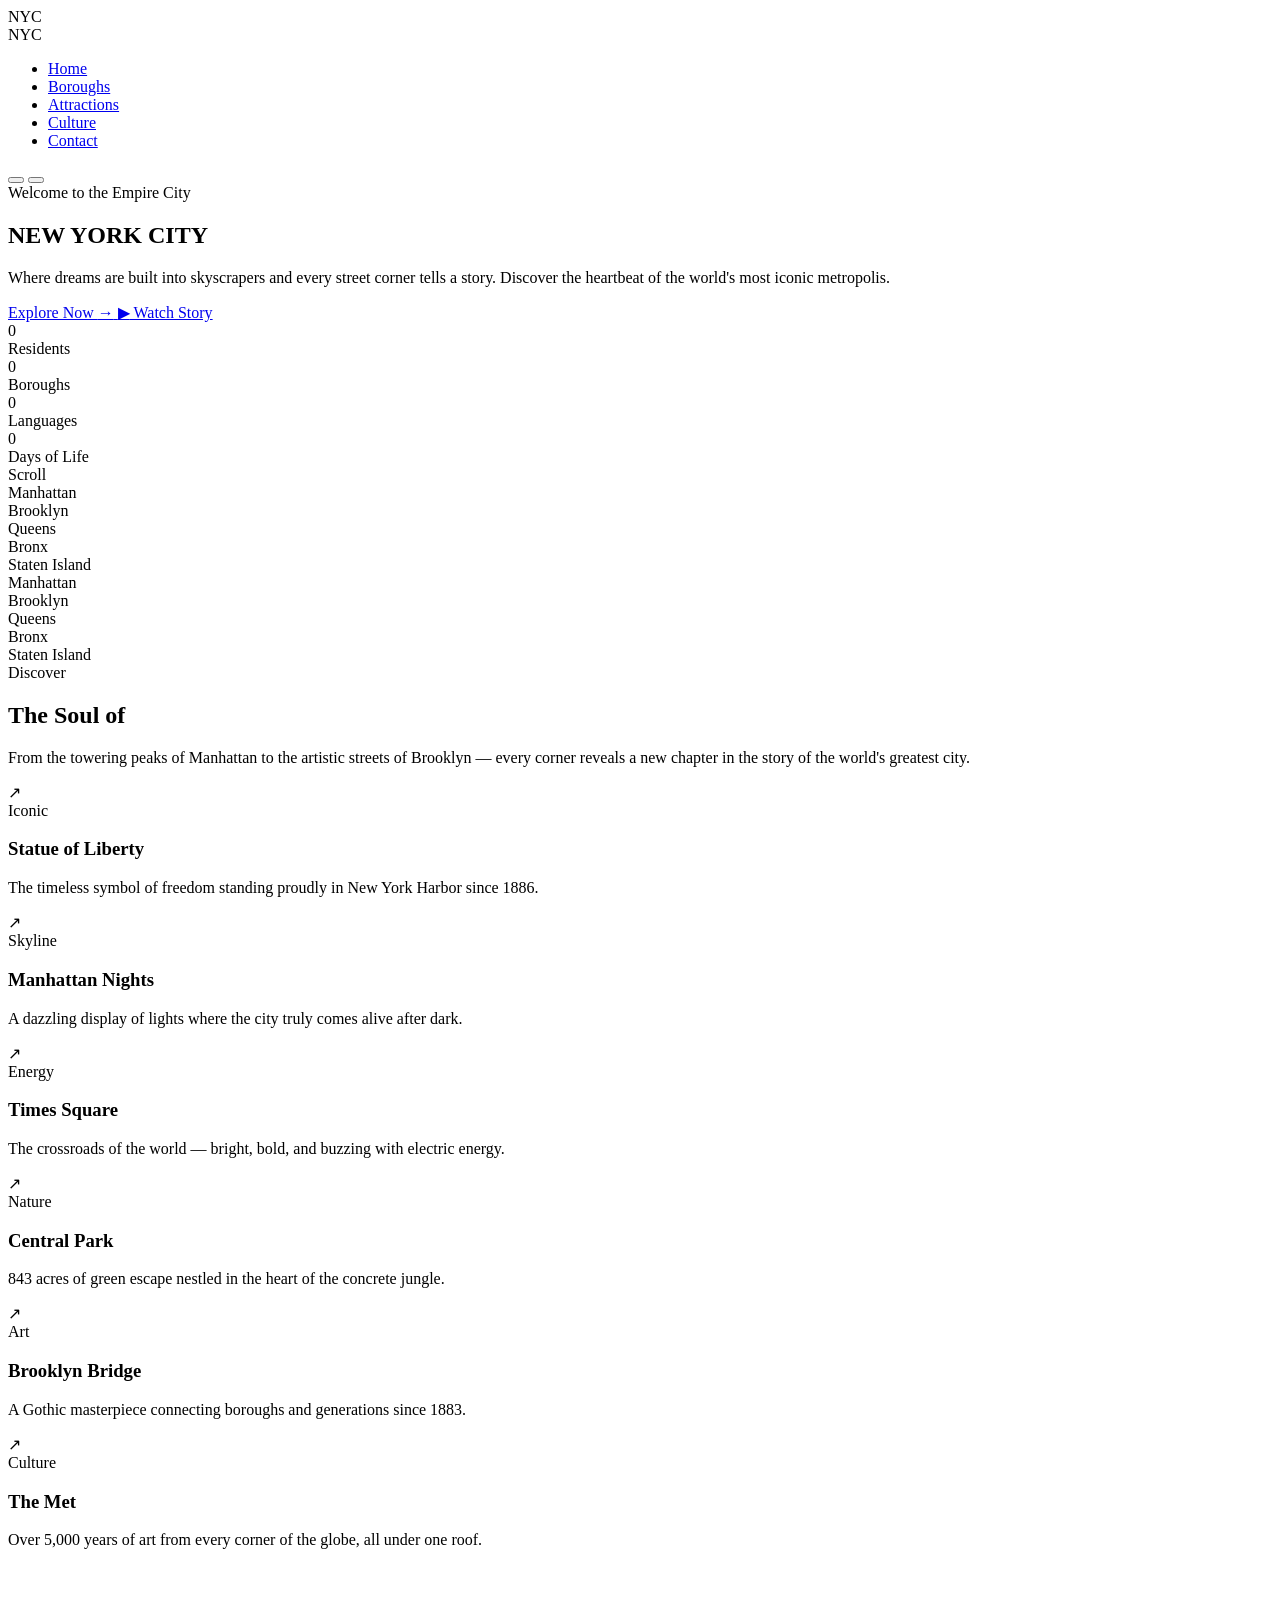
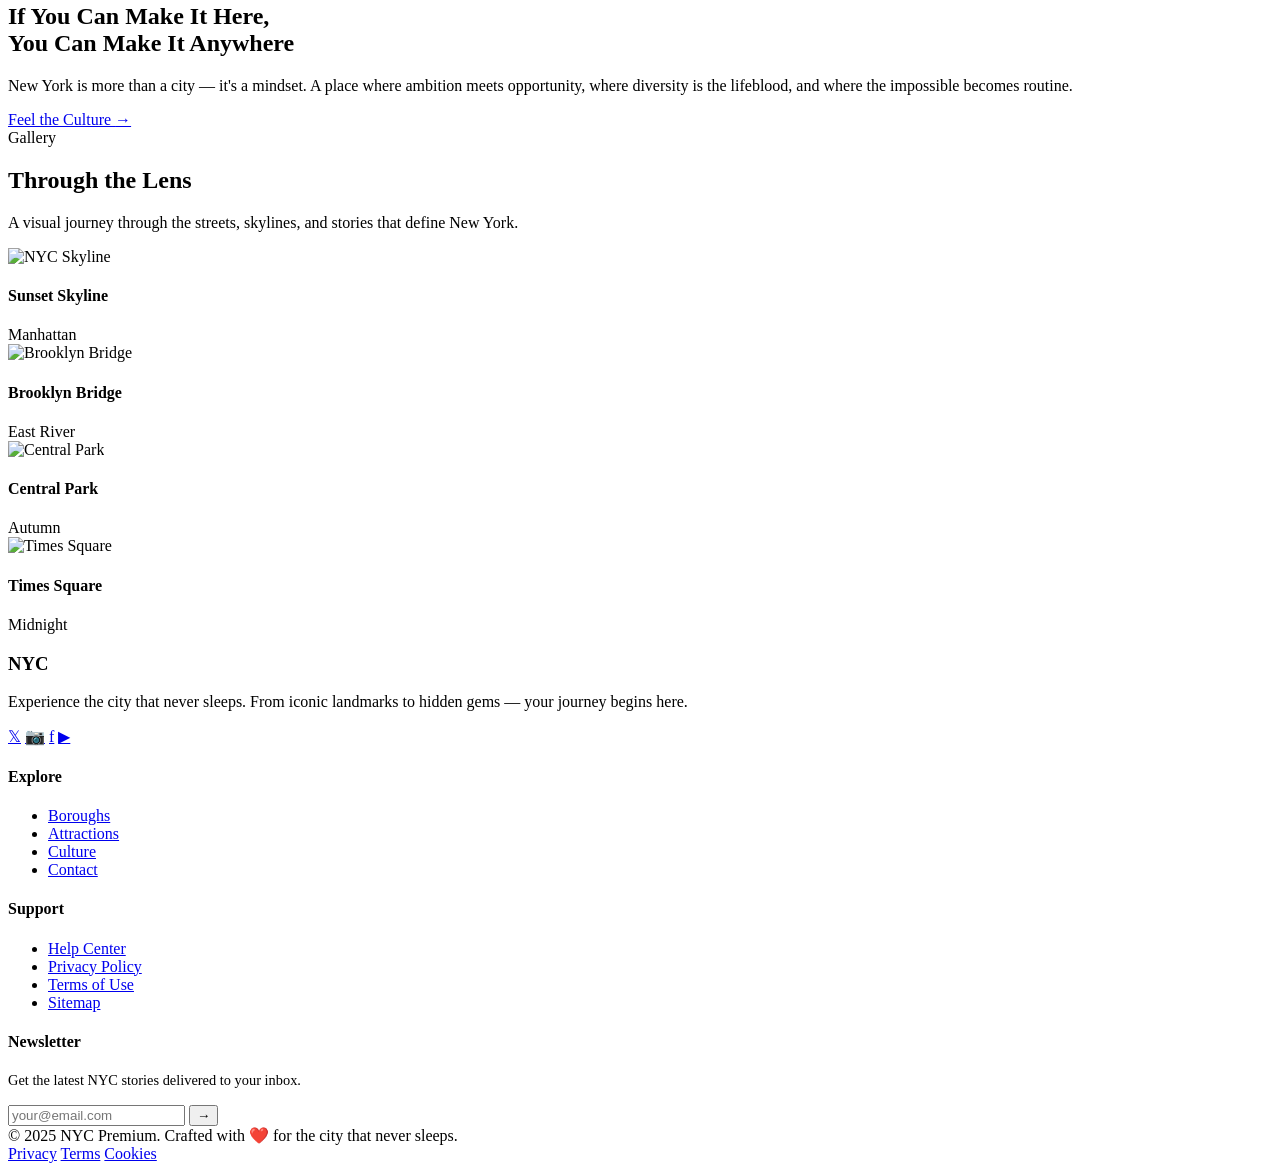
==== index.html @ 8195880f "This is My website finished ." ====
<!DOCTYPE html>
<html lang="en" data-theme="dark">

<head>
    <meta charset="UTF-8">
    <meta name="viewport" content="width=device-width, initial-scale=1.0">
    <title>NYC — The City That Never Sleeps</title>
    <meta name="description"
        content="Experience New York City like never before. Premium 3D immersive journey through the world's greatest city.">
    <link rel="stylesheet" href="./NewYork-City-/assets/css/style.css">
    <link rel="icon"
        href="data:image/svg+xml,<svg xmlns='http://www.w3.org/2000/svg' viewBox='0 0 100 100'><text y='.9em' font-size='90'>🗽</text></svg>">
</head>

<body>

    <!-- LOADER -->
    <div class="loader">
        <div class="loader-logo">NYC</div>
        <div class="loader-bar"><span></span></div>
    </div>

    <!-- NAVBAR -->
    <nav class="navbar">
        <div class="nav-logo">NYC</div>
        <ul class="nav-links">
            <li><a href="index.html" class="active">Home</a></li>
            <li><a href="boroughs.html">Boroughs</a></li>
            <li><a href="attractions.html">Attractions</a></li>
            <li><a href="culture.html">Culture</a></li>
            <li><a href="contact.html">Contact</a></li>
        </ul>
        <div class="nav-actions">
            <button class="theme-toggle" aria-label="Toggle theme"><span class="slider"></span></button>
            <button class="menu-btn" aria-label="Menu">
                <span></span><span></span><span></span>
            </button>
        </div>
    </nav>

    <!-- HERO -->
    <section class="hero">
        <div class="hero-bg-image"></div>
        <div class="hero-grid"></div>
        <div class="hero-overlay"></div>
        <div class="floating-element float-1"></div>
        <div class="floating-element float-2"></div>
        <div class="floating-element float-3"></div>

        <div class="hero-3d-container">
            <div class="hero-content">
                <div class="hero-badge">
                    <span class="dot"></span>
                    Welcome to the Empire City
                </div>
                <h1 class="hero-title">
                    <span class="line">NEW</span>
                    <span class="line gradient-text">YORK</span>
                    <span class="line outlined">CITY</span>
                </h1>
                <p class="hero-subtitle">
                    Where dreams are built into skyscrapers and every street corner tells a story.
                    Discover the heartbeat of the world's most iconic metropolis.
                </p>
                <div class="hero-cta">
                    <a href="attractions.html" class="btn btn-primary btn-magnetic">
                        Explore Now
                        <span>→</span>
                    </a>
                    <a href="#discover" class="btn btn-outline btn-magnetic">
                        <span>▶</span>
                        Watch Story
                    </a>
                </div>
                <div class="hero-stats">
                    <div class="stat-item">
                        <div class="stat-number" data-count="8" data-suffix="M+">0</div>
                        <div class="stat-label">Residents</div>
                    </div>
                    <div class="stat-item">
                        <div class="stat-number" data-count="5" data-suffix="">0</div>
                        <div class="stat-label">Boroughs</div>
                    </div>
                    <div class="stat-item">
                        <div class="stat-number" data-count="800" data-suffix="+">0</div>
                        <div class="stat-label">Languages</div>
                    </div>
                    <div class="stat-item">
                        <div class="stat-number" data-count="365" data-suffix="">0</div>
                        <div class="stat-label">Days of Life</div>
                    </div>
                </div>
            </div>
        </div>

        <div class="scroll-indicator">
            <span>Scroll</span>
            <div class="scroll-line"></div>
        </div>
    </section>

    <!-- MARQUEE -->
    <div class="marquee">
        <div class="marquee-track">
            <div class="marquee-item">Manhattan</div>
            <div class="marquee-item">Brooklyn</div>
            <div class="marquee-item">Queens</div>
            <div class="marquee-item">Bronx</div>
            <div class="marquee-item">Staten Island</div>
            <div class="marquee-item">Manhattan</div>
            <div class="marquee-item">Brooklyn</div>
            <div class="marquee-item">Queens</div>
            <div class="marquee-item">Bronx</div>
            <div class="marquee-item">Staten Island</div>
        </div>
    </div>

    <!-- DISCOVER SECTION -->
    <section class="section" id="discover">
        <div class="section-header reveal">
            <span class="section-tag">Discover</span>
            <h2 class="section-title">The Soul of <span
                    style="background: var(--gradient); -webkit-background-clip: text; -webkit-text-fill-color: transparent;">New
                    York</span></h2>
            <p class="section-desc">From the towering peaks of Manhattan to the artistic streets of Brooklyn — every
                corner reveals a new chapter in the story of the world's greatest city.</p>
        </div>

        <div class="cards-grid">
            <div class="card-3d reveal">
                <div class="card-image"
                    style="background-image: url('https://images.unsplash.com/photo-1546436836-07a91091f160?w=1200&q=90&auto=format&fit=crop');">
                </div>
                <div class="card-overlay"></div>
                <div class="card-arrow">↗</div>
                <div class="card-content">
                    <span class="card-tag">Iconic</span>
                    <h3 class="card-title">Statue of Liberty</h3>
                    <p class="card-text">The timeless symbol of freedom standing proudly in New York Harbor since 1886.
                    </p>
                </div>
            </div>

            <div class="card-3d reveal">
                <div class="card-image"
                    style="background-image: url('https://images.unsplash.com/photo-1518391846015-55a9cc003b25?w=1200&q=90&auto=format&fit=crop');">
                </div>
                <div class="card-overlay"></div>
                <div class="card-arrow">↗</div>
                <div class="card-content">
                    <span class="card-tag">Skyline</span>
                    <h3 class="card-title">Manhattan Nights</h3>
                    <p class="card-text">A dazzling display of lights where the city truly comes alive after dark.</p>
                </div>
            </div>

            <div class="card-3d reveal">
                <div class="card-image"
                    style="background-image: url('https://images.unsplash.com/photo-1534430480872-3498386e7856?w=1200&q=90&auto=format&fit=crop');">
                </div>
                <div class="card-overlay"></div>
                <div class="card-arrow">↗</div>
                <div class="card-content">
                    <span class="card-tag">Energy</span>
                    <h3 class="card-title">Times Square</h3>
                    <p class="card-text">The crossroads of the world — bright, bold, and buzzing with electric energy.
                    </p>
                </div>
            </div>

            <div class="card-3d reveal">
                <div class="card-image"
                    style="background-image: url('https://images.unsplash.com/photo-1514565131-fce0801e5785?w=1200&q=90&auto=format&fit=crop');">
                </div>
                <div class="card-overlay"></div>
                <div class="card-arrow">↗</div>
                <div class="card-content">
                    <span class="card-tag">Nature</span>
                    <h3 class="card-title">Central Park</h3>
                    <p class="card-text">843 acres of green escape nestled in the heart of the concrete jungle.</p>
                </div>
            </div>

            <div class="card-3d reveal">
                <div class="card-image"
                    style="background-image: url('https://images.unsplash.com/photo-1496588152823-86ff7695e68f?w=1200&q=90&auto=format&fit=crop');">
                </div>
                <div class="card-overlay"></div>
                <div class="card-arrow">↗</div>
                <div class="card-content">
                    <span class="card-tag">Art</span>
                    <h3 class="card-title">Brooklyn Bridge</h3>
                    <p class="card-text">A Gothic masterpiece connecting boroughs and generations since 1883.</p>
                </div>
            </div>

            <div class="card-3d reveal">
                <div class="card-image"
                    style="background-image: url('https://images.unsplash.com/photo-1605130284535-11dd9eedc58a?w=1200&q=90&auto=format&fit=crop');">
                </div>
                <div class="card-overlay"></div>
                <div class="card-arrow">↗</div>
                <div class="card-content">
                    <span class="card-tag">Culture</span>
                    <h3 class="card-title">The Met</h3>
                    <p class="card-text">Over 5,000 years of art from every corner of the globe, all under one roof.</p>
                </div>
            </div>
        </div>
    </section>

    <!-- PARALLAX SECTION -->
    <section class="parallax-section">
        <div class="parallax-bg"
            style="background-image: url('https://images.unsplash.com/photo-1496442226666-8d4d0e62e6e9?w=2400&q=95');">
        </div>
        <div class="parallax-content reveal">
            <span class="section-tag"
                style="background: rgba(255,255,255,0.15); color: #fff; border-color: rgba(255,255,255,0.2);">The
                Vibe</span>
            <h2>If You Can Make It Here,<br>You Can Make It Anywhere</h2>
            <p>New York is more than a city — it's a mindset. A place where ambition meets opportunity, where diversity
                is the lifeblood, and where the impossible becomes routine.</p>
            <a href="culture.html" class="btn btn-primary btn-magnetic">
                Feel the Culture
                <span>→</span>
            </a>
        </div>
    </section>

    <!-- GALLERY -->
    <section class="section">
        <div class="section-header reveal">
            <span class="section-tag">Gallery</span>
            <h2 class="section-title">Through the Lens</h2>
            <p class="section-desc">A visual journey through the streets, skylines, and stories that define New York.
            </p>
        </div>
        <div class="gallery-3d">
            <div class="gallery-item reveal">
                <img src="https://images.unsplash.com/photo-1500916434205-0c77489c6cf7?w=800&q=90&auto=format&fit=crop"
                    alt="NYC Skyline">
                <div class="gallery-caption">
                    <h4>Sunset Skyline</h4><span>Manhattan</span>
                </div>
            </div>
            <div class="gallery-item reveal">
                <img src="https://images.unsplash.com/photo-1496588152823-86ff7695e68f?w=800&q=90&auto=format&fit=crop"
                    alt="Brooklyn Bridge">
                <div class="gallery-caption">
                    <h4>Brooklyn Bridge</h4><span>East River</span>
                </div>
            </div>
            <div class="gallery-item reveal">
                <img src="https://images.unsplash.com/photo-1568515387631-8b650bbcdb90?w=800&q=90&auto=format&fit=crop"
                    alt="Central Park">
                <div class="gallery-caption">
                    <h4>Central Park</h4><span>Autumn</span>
                </div>
            </div>
            <div class="gallery-item reveal">
                <img src="https://images.unsplash.com/photo-1516738901171-8eb4fc13bd20?w=800&q=90&auto=format&fit=crop"
                    alt="Times Square">
                <div class="gallery-caption">
                    <h4>Times Square</h4><span>Midnight</span>
                </div>
            </div>
        </div>
    </section>

    <!-- FOOTER -->
    <footer class="footer">
        <div class="footer-3d-bg"></div>
        <div class="footer-grid">
            <div class="footer-brand">
                <h3>NYC</h3>
                <p>Experience the city that never sleeps. From iconic landmarks to hidden gems — your journey begins
                    here.</p>
                <div class="social-links">
                    <a href="#" class="social-link" aria-label="Twitter">𝕏</a>
                    <a href="#" class="social-link" aria-label="Instagram">📷</a>
                    <a href="#" class="social-link" aria-label="Facebook">f</a>
                    <a href="#" class="social-link" aria-label="YouTube">▶</a>
                </div>
            </div>
            <div class="footer-col">
                <h4>Explore</h4>
                <ul>
                    <li><a href="boroughs.html">Boroughs</a></li>
                    <li><a href="attractions.html">Attractions</a></li>
                    <li><a href="culture.html">Culture</a></li>
                    <li><a href="contact.html">Contact</a></li>
                </ul>
            </div>
            <div class="footer-col">
                <h4>Support</h4>
                <ul>
                    <li><a href="#">Help Center</a></li>
                    <li><a href="#">Privacy Policy</a></li>
                    <li><a href="#">Terms of Use</a></li>
                    <li><a href="#">Sitemap</a></li>
                </ul>
            </div>
            <div class="footer-col">
                <h4>Newsletter</h4>
                <p style="color: var(--text-secondary); font-size: 0.9rem; margin-bottom: 1rem;">Get the latest NYC
                    stories delivered to your inbox.</p>
                <form class="newsletter" onsubmit="event.preventDefault(); this.reset(); alert('Subscribed! 🗽');">
                    <input type="email" placeholder="your@email.com" required>
                    <button type="submit">→</button>
                </form>
            </div>
        </div>
        <div class="footer-bottom">
            <div>© 2025 NYC Premium. Crafted with ❤️ for the city that never sleeps.</div>
            <div class="footer-bottom-links">
                <a href="#">Privacy</a>
                <a href="#">Terms</a>
                <a href="#">Cookies</a>
            </div>
        </div>
    </footer>

    <script src="./NewYork-City-/assets/java/main.js"></script>
</body>

</html>
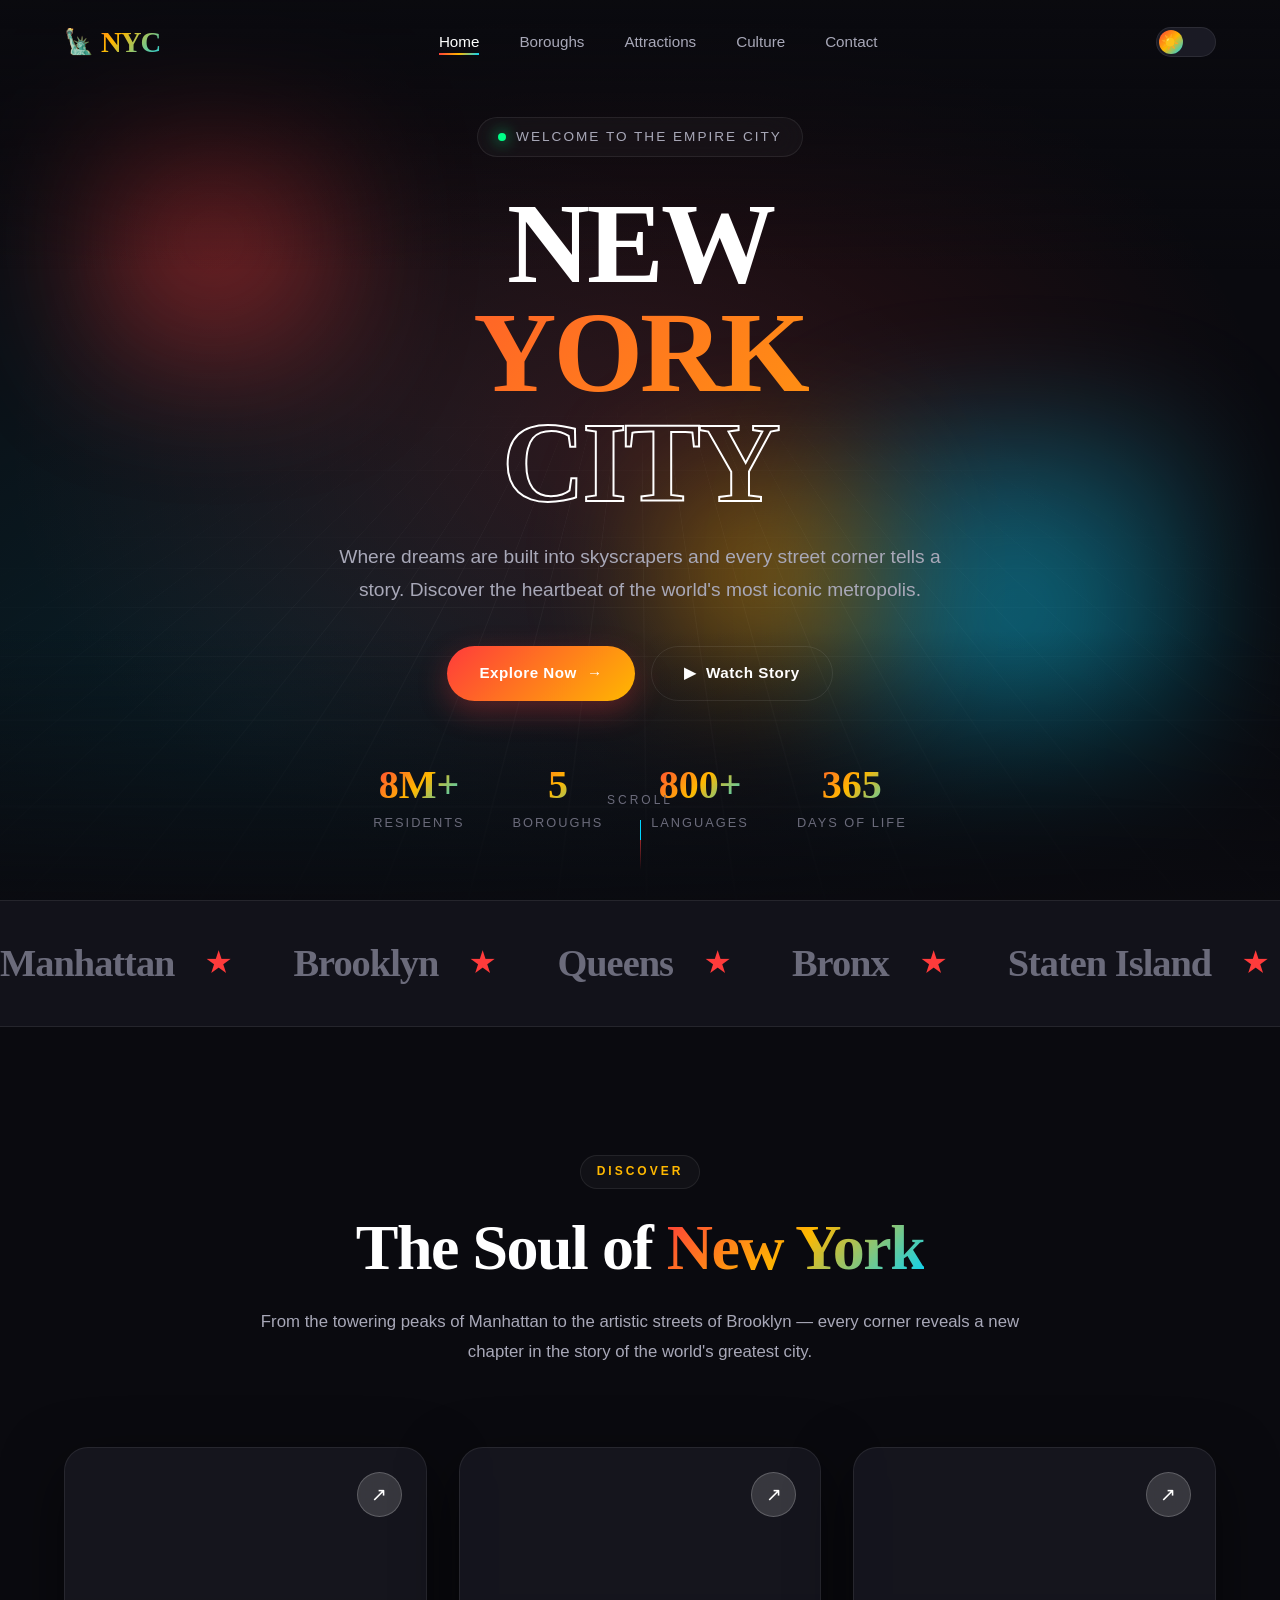
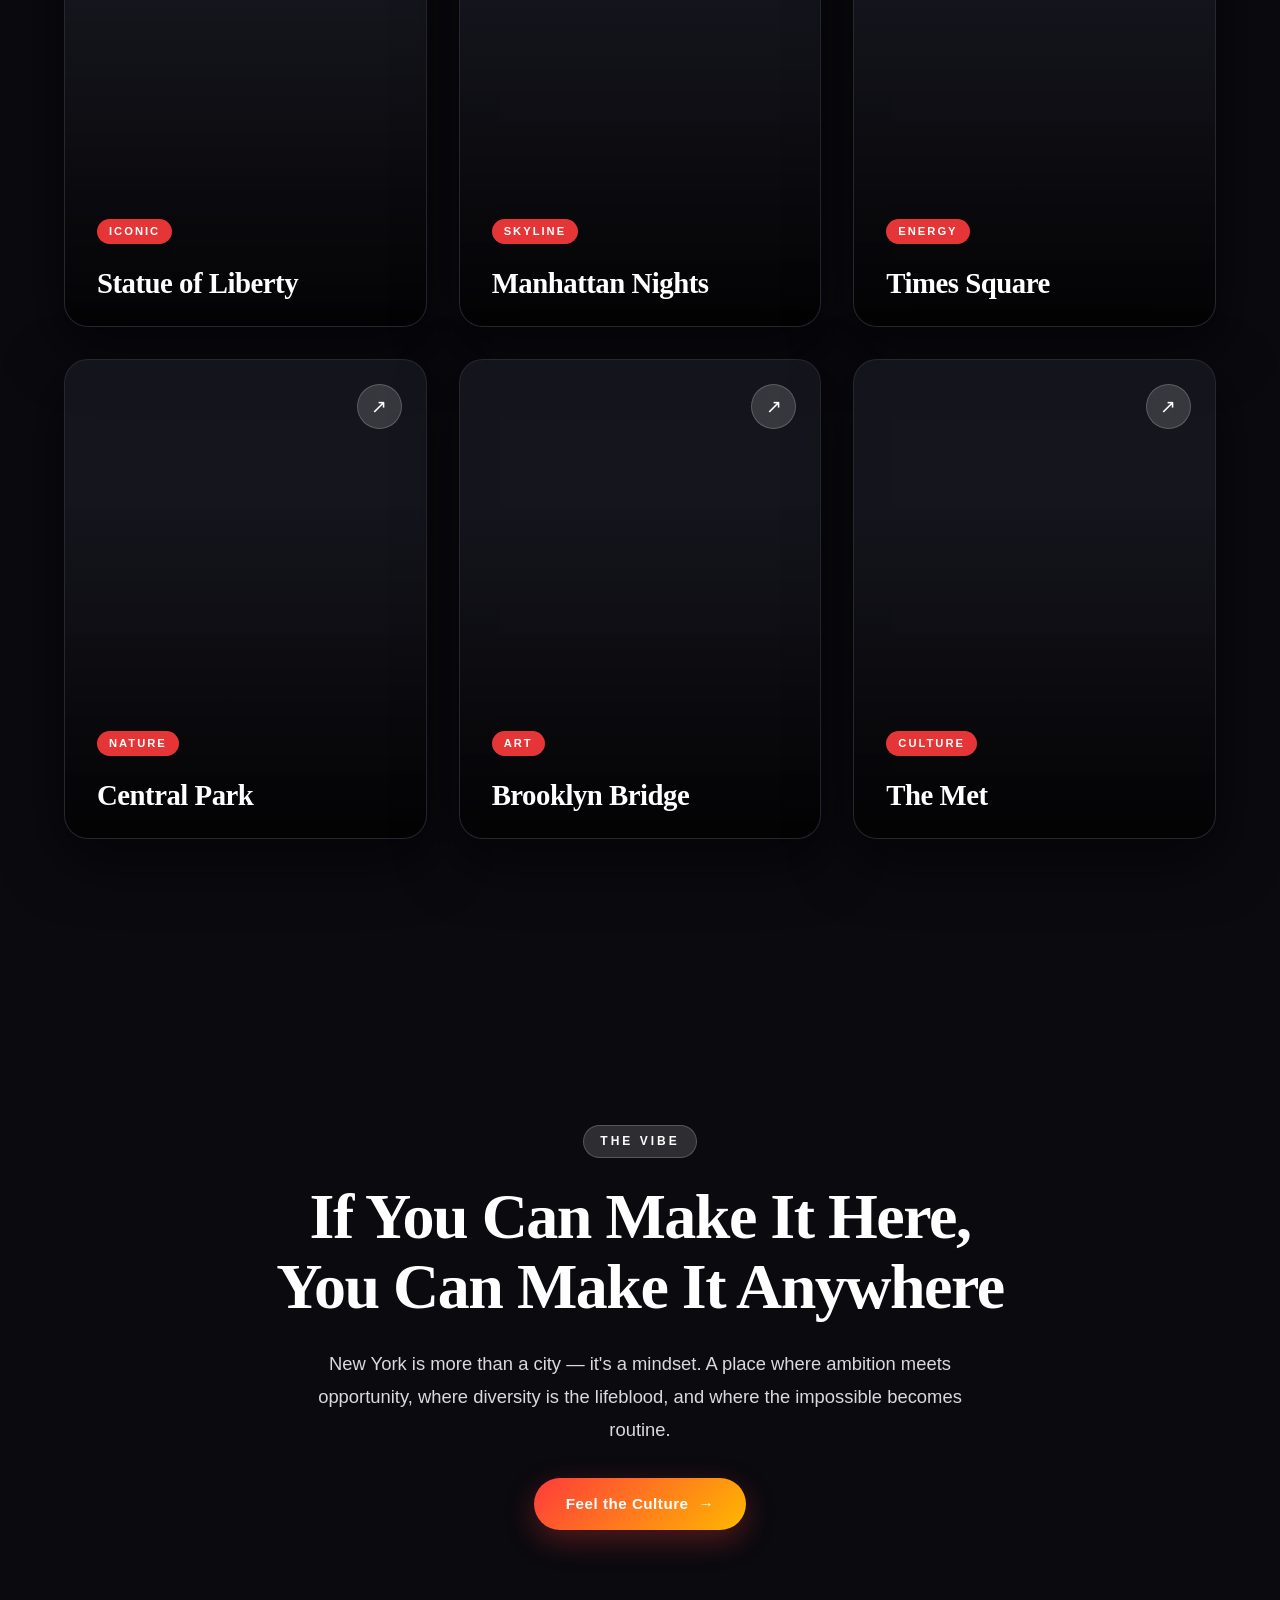
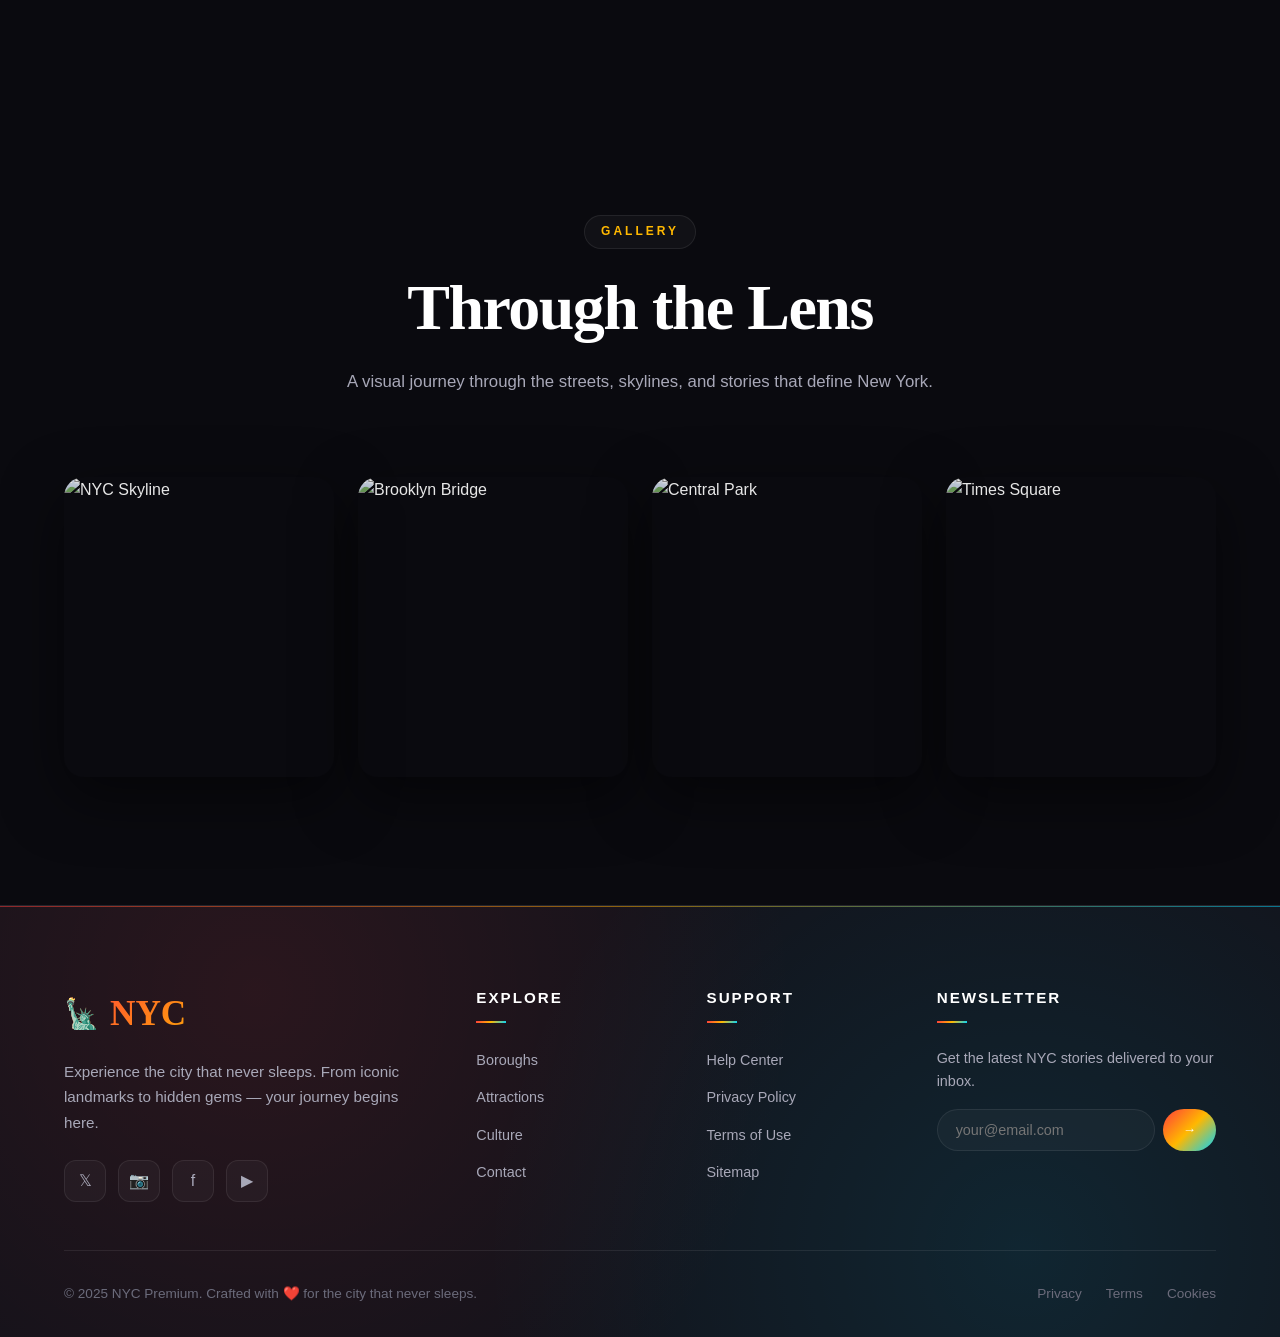
==== commit a387ee92: "this website finish" ====
--- a/index.html
+++ b/index.html
@@ -7,7 +7,7 @@
     <title>NYC — The City That Never Sleeps</title>
     <meta name="description"
         content="Experience New York City like never before. Premium 3D immersive journey through the world's greatest city.">
-    <link rel="stylesheet" href="./NewYork-City-/assets/css/style.css">
+    <link rel="stylesheet" href="./assets/css/style.css">
     <link rel="icon"
         href="data:image/svg+xml,<svg xmlns='http://www.w3.org/2000/svg' viewBox='0 0 100 100'><text y='.9em' font-size='90'>🗽</text></svg>">
 </head>
@@ -321,7 +321,7 @@
         </div>
     </footer>
 
-    <script src="./NewYork-City-/assets/java/main.js"></script>
+    <script src="./assets/java/main.js"></script>
 </body>
 
 </html>
--- a/assets/css/style.css
+++ b/assets/css/style.css
@@ -0,0 +1,1181 @@
+/* ============================================
+   NYC PREMIUM WEBSITE - GLOBAL STYLES
+   ============================================ */
+
+@import url('https://fonts.googleapis.com/css2?family=Playfair+Display:wght@400;700;900&family=Inter:wght@300;400;500;600;700;800&family=Space+Grotesk:wght@300;400;500;600;700&display=swap');
+
+:root {
+  /* Dark theme (default) */
+  --bg-primary: #0a0a0f;
+  --bg-secondary: #12121a;
+  --bg-tertiary: #1a1a24;
+  --bg-card: rgba(26, 26, 36, 0.7);
+  --text-primary: #ffffff;
+  --text-secondary: #a8a8b8;
+  --text-muted: #6b6b7b;
+  --accent: #ff3b3b;
+  --accent-2: #ffb800;
+  --accent-3: #00d4ff;
+  --border: rgba(255, 255, 255, 0.08);
+  --glass: rgba(255, 255, 255, 0.03);
+  --shadow: 0 20px 60px rgba(0, 0, 0, 0.5);
+  --gradient: linear-gradient(135deg, #ff3b3b 0%, #ffb800 50%, #00d4ff 100%);
+  --gradient-dark: linear-gradient(135deg, #0a0a0f 0%, #1a1a24 100%);
+}
+
+[data-theme="light"] {
+  --bg-primary: #f5f5f7;
+  --bg-secondary: #ffffff;
+  --bg-tertiary: #eaeaea;
+  --bg-card: rgba(255, 255, 255, 0.8);
+  --text-primary: #0a0a0f;
+  --text-secondary: #4a4a5a;
+  --text-muted: #8a8a9a;
+  --border: rgba(0, 0, 0, 0.08);
+  --glass: rgba(0, 0, 0, 0.02);
+  --shadow: 0 20px 60px rgba(0, 0, 0, 0.12);
+  --gradient: linear-gradient(135deg, #ff3b3b 0%, #ffb800 50%, #0099cc 100%);
+}
+
+* {
+  margin: 0;
+  padding: 0;
+  box-sizing: border-box;
+}
+
+html {
+  scroll-behavior: smooth;
+  overflow-x: hidden;
+}
+
+body {
+  font-family: 'Space Grotesk', 'Inter', sans-serif;
+  background: var(--bg-primary);
+  color: var(--text-primary);
+  overflow-x: hidden;
+  transition: background 0.5s ease, color 0.5s ease;
+  line-height: 1.6;
+  min-height: 100vh;
+}
+
+/* ============ SCROLLBAR ============ */
+::-webkit-scrollbar { width: 10px; }
+::-webkit-scrollbar-track { background: var(--bg-secondary); }
+::-webkit-scrollbar-thumb {
+  background: var(--gradient);
+  border-radius: 10px;
+}
+
+/* ============ LOADER ============ */
+.loader {
+  position: fixed;
+  inset: 0;
+  background: var(--bg-primary);
+  z-index: 10000;
+  display: flex;
+  align-items: center;
+  justify-content: center;
+  flex-direction: column;
+  transition: opacity 0.8s ease, visibility 0.8s ease;
+}
+.loader.hidden { opacity: 0; visibility: hidden; }
+.loader-logo {
+  font-family: 'Playfair Display', serif;
+  font-size: 3rem;
+  font-weight: 900;
+  background: var(--gradient);
+  -webkit-background-clip: text;
+  -webkit-text-fill-color: transparent;
+  background-clip: text;
+  animation: pulse 1.5s ease-in-out infinite;
+}
+.loader-bar {
+  width: 200px;
+  height: 3px;
+  background: var(--bg-tertiary);
+  margin-top: 20px;
+  border-radius: 3px;
+  overflow: hidden;
+}
+.loader-bar span {
+  display: block;
+  height: 100%;
+  width: 0;
+  background: var(--gradient);
+  animation: load 1.5s ease forwards;
+}
+@keyframes pulse { 0%,100% { opacity: 1; } 50% { opacity: 0.5; } }
+@keyframes load { to { width: 100%; } }
+
+/* ============ NAVBAR ============ */
+.navbar {
+  position: fixed;
+  top: 0;
+  left: 0;
+  width: 100%;
+  padding: 1.2rem 5%;
+  display: flex;
+  justify-content: space-between;
+  align-items: center;
+  z-index: 1000;
+  transition: all 0.4s ease;
+  backdrop-filter: blur(0px);
+}
+.navbar.scrolled {
+  padding: 0.8rem 5%;
+  background: var(--bg-card);
+  backdrop-filter: blur(20px);
+  border-bottom: 1px solid var(--border);
+  box-shadow: var(--shadow);
+}
+.nav-logo {
+  font-family: 'Playfair Display', serif;
+  font-size: 1.8rem;
+  font-weight: 900;
+  letter-spacing: -1px;
+  background: var(--gradient);
+  -webkit-background-clip: text;
+  -webkit-text-fill-color: transparent;
+  background-clip: text;
+  cursor: pointer;
+  display: flex;
+  align-items: center;
+  gap: 8px;
+}
+.nav-logo::before {
+  content: '🗽';
+  font-size: 1.5rem;
+  -webkit-text-fill-color: initial;
+}
+.nav-links {
+  display: flex;
+  gap: 2.5rem;
+  list-style: none;
+  align-items: center;
+}
+.nav-links a {
+  color: var(--text-secondary);
+  text-decoration: none;
+  font-weight: 500;
+  font-size: 0.95rem;
+  position: relative;
+  transition: color 0.3s ease;
+  padding: 5px 0;
+}
+.nav-links a::after {
+  content: '';
+  position: absolute;
+  bottom: 0;
+  left: 0;
+  width: 0;
+  height: 2px;
+  background: var(--gradient);
+  transition: width 0.4s cubic-bezier(0.4, 0, 0.2, 1);
+}
+.nav-links a:hover, .nav-links a.active {
+  color: var(--text-primary);
+}
+.nav-links a:hover::after, .nav-links a.active::after {
+  width: 100%;
+}
+
+.nav-actions {
+  display: flex;
+  align-items: center;
+  gap: 1rem;
+}
+
+/* Theme Toggle */
+.theme-toggle {
+  width: 60px;
+  height: 30px;
+  border-radius: 50px;
+  background: var(--bg-tertiary);
+  border: 1px solid var(--border);
+  cursor: pointer;
+  position: relative;
+  transition: all 0.4s ease;
+}
+.theme-toggle::before {
+  content: '☀️';
+  position: absolute;
+  top: 50%;
+  left: 4px;
+  transform: translateY(-50%);
+  font-size: 0.9rem;
+  transition: all 0.4s cubic-bezier(0.68, -0.55, 0.265, 1.55);
+  z-index: 2;
+}
+[data-theme="light"] .theme-toggle::before {
+  content: '🌙';
+  left: 32px;
+}
+.theme-toggle .slider {
+  position: absolute;
+  top: 2px;
+  left: 2px;
+  width: 24px;
+  height: 24px;
+  border-radius: 50%;
+  background: var(--gradient);
+  transition: all 0.4s cubic-bezier(0.68, -0.55, 0.265, 1.55);
+}
+[data-theme="light"] .theme-toggle .slider {
+  left: 32px;
+}
+
+/* Mobile Menu Button */
+.menu-btn {
+  display: none;
+  width: 40px;
+  height: 40px;
+  border-radius: 10px;
+  background: var(--glass);
+  border: 1px solid var(--border);
+  cursor: pointer;
+  flex-direction: column;
+  justify-content: center;
+  align-items: center;
+  gap: 5px;
+  transition: all 0.3s ease;
+}
+.menu-btn span {
+  width: 20px;
+  height: 2px;
+  background: var(--text-primary);
+  border-radius: 2px;
+  transition: all 0.3s ease;
+}
+.menu-btn.active span:nth-child(1) { transform: translateY(7px) rotate(45deg); }
+.menu-btn.active span:nth-child(2) { opacity: 0; }
+.menu-btn.active span:nth-child(3) { transform: translateY(-7px) rotate(-45deg); }
+
+/* ============ ADVANCED BUTTONS ============ */
+.btn {
+  position: relative;
+  display: inline-flex;
+  align-items: center;
+  gap: 10px;
+  padding: 14px 32px;
+  border-radius: 50px;
+  font-weight: 600;
+  font-size: 0.95rem;
+  letter-spacing: 0.5px;
+  text-decoration: none;
+  cursor: pointer;
+  border: none;
+  overflow: hidden;
+  transition: all 0.4s cubic-bezier(0.4, 0, 0.2, 1);
+  font-family: inherit;
+  isolation: isolate;
+}
+.btn-primary {
+  background: var(--gradient);
+  color: #fff;
+  background-size: 200% 200%;
+  animation: gradientShift 4s ease infinite;
+  box-shadow: 0 10px 30px rgba(255, 59, 59, 0.3);
+}
+.btn-primary:hover {
+  transform: translateY(-3px) scale(1.02);
+  box-shadow: 0 20px 40px rgba(255, 59, 59, 0.5);
+}
+.btn-primary::before {
+  content: '';
+  position: absolute;
+  inset: 0;
+  background: linear-gradient(90deg, transparent, rgba(255,255,255,0.4), transparent);
+  transform: translateX(-100%);
+  transition: transform 0.6s ease;
+}
+.btn-primary:hover::before { transform: translateX(100%); }
+
+.btn-outline {
+  background: transparent;
+  color: var(--text-primary);
+  border: 1.5px solid var(--border);
+  backdrop-filter: blur(10px);
+}
+.btn-outline:hover {
+  border-color: transparent;
+  background: var(--gradient);
+  color: #fff;
+  transform: translateY(-3px);
+  box-shadow: 0 15px 35px rgba(255, 184, 0, 0.3);
+}
+.btn-icon {
+  width: 50px;
+  height: 50px;
+  padding: 0;
+  border-radius: 50%;
+  background: var(--glass);
+  border: 1px solid var(--border);
+  color: var(--text-primary);
+  display: inline-flex;
+  align-items: center;
+  justify-content: center;
+  transition: all 0.4s ease;
+}
+.btn-icon:hover {
+  background: var(--gradient);
+  color: #fff;
+  transform: rotate(45deg) scale(1.1);
+}
+
+@keyframes gradientShift {
+  0%,100% { background-position: 0% 50%; }
+  50% { background-position: 100% 50%; }
+}
+
+/* Magnetic button */
+.btn-magnetic {
+  position: relative;
+  transition: transform 0.3s cubic-bezier(0.4, 0, 0.2, 1);
+}
+
+/* ============ HERO 3D SECTION ============ */
+.hero {
+  position: relative;
+  min-height: 100vh;
+  display: flex;
+  align-items: center;
+  justify-content: center;
+  overflow: hidden;
+  padding: 100px 5% 50px;
+  perspective: 1500px;
+  background: radial-gradient(ellipse at 50% 50%, rgba(255, 59, 59, 0.15), transparent 70%),
+              radial-gradient(ellipse at 20% 80%, rgba(0, 212, 255, 0.1), transparent 60%),
+              var(--bg-primary);
+}
+
+.hero-bg-image {
+  position: absolute;
+  inset: 0;
+  background-image: url('https://images.unsplash.com/photo-1496442226666-8d4d0e62e6e9?w=2400&q=95&auto=format&fit=crop');
+  background-size: cover;
+  background-position: center;
+  opacity: 0.35;
+  filter: brightness(0.6) contrast(1.2) saturate(1.1);
+  transform: scale(1.1);
+  animation: slowZoom 20s ease-in-out infinite alternate;
+  z-index: 0;
+}
+[data-theme="light"] .hero-bg-image {
+  opacity: 0.5;
+  filter: brightness(1) contrast(1.1);
+}
+@keyframes slowZoom {
+  from { transform: scale(1.1) translate(0, 0); }
+  to { transform: scale(1.2) translate(-2%, -1%); }
+}
+
+.hero-overlay {
+  position: absolute;
+  inset: 0;
+  background: linear-gradient(180deg, var(--bg-primary) 0%, transparent 30%, transparent 70%, var(--bg-primary) 100%);
+  z-index: 1;
+  opacity: 0.9;
+}
+
+/* 3D Floating Grid */
+.hero-grid {
+  position: absolute;
+  inset: -20%;
+  background-image: 
+    linear-gradient(rgba(255,255,255,0.05) 1px, transparent 1px),
+    linear-gradient(90deg, rgba(255,255,255,0.05) 1px, transparent 1px);
+  background-size: 60px 60px;
+  transform: perspective(500px) rotateX(60deg) translateZ(-200px);
+  animation: gridMove 15s linear infinite;
+  z-index: 0;
+  opacity: 0.6;
+  mask-image: radial-gradient(ellipse at center, black 20%, transparent 70%);
+  -webkit-mask-image: radial-gradient(ellipse at center, black 20%, transparent 70%);
+}
+[data-theme="light"] .hero-grid {
+  background-image: 
+    linear-gradient(rgba(0,0,0,0.05) 1px, transparent 1px),
+    linear-gradient(90deg, rgba(0,0,0,0.05) 1px, transparent 1px);
+}
+@keyframes gridMove {
+  from { background-position: 0 0; }
+  to { background-position: 0 60px; }
+}
+
+/* Floating 3D Elements */
+.floating-element {
+  position: absolute;
+  border-radius: 20px;
+  background: var(--gradient);
+  filter: blur(60px);
+  opacity: 0.5;
+  z-index: 0;
+  animation: float 8s ease-in-out infinite;
+}
+.float-1 {
+  width: 300px; height: 300px;
+  top: 10%; left: 5%;
+  background: radial-gradient(circle, #ff3b3b, transparent);
+  animation-delay: 0s;
+}
+.float-2 {
+  width: 400px; height: 400px;
+  bottom: 10%; right: 5%;
+  background: radial-gradient(circle, #00d4ff, transparent);
+  animation-delay: -3s;
+}
+.float-3 {
+  width: 250px; height: 250px;
+  top: 50%; left: 50%;
+  background: radial-gradient(circle, #ffb800, transparent);
+  animation-delay: -6s;
+}
+@keyframes float {
+  0%, 100% { transform: translate(0, 0) scale(1); }
+  33% { transform: translate(30px, -40px) scale(1.1); }
+  66% { transform: translate(-20px, 30px) scale(0.95); }
+}
+
+/* 3D Card Container */
+.hero-3d-container {
+  position: relative;
+  z-index: 2;
+  transform-style: preserve-3d;
+  transition: transform 0.15s ease-out;
+  will-change: transform;
+  max-width: 1200px;
+  width: 100%;
+}
+
+.hero-content {
+  text-align: center;
+  transform-style: preserve-3d;
+}
+
+.hero-badge {
+  display: inline-flex;
+  align-items: center;
+  gap: 10px;
+  padding: 8px 20px;
+  border-radius: 50px;
+  background: var(--glass);
+  border: 1px solid var(--border);
+  backdrop-filter: blur(20px);
+  font-size: 0.85rem;
+  font-weight: 500;
+  color: var(--text-secondary);
+  letter-spacing: 2px;
+  text-transform: uppercase;
+  margin-bottom: 2rem;
+  transform: translateZ(60px);
+  animation: fadeInUp 1s ease 0.2s both;
+}
+.hero-badge .dot {
+  width: 8px; height: 8px;
+  border-radius: 50%;
+  background: #00ff88;
+  box-shadow: 0 0 15px #00ff88;
+  animation: blink 2s ease infinite;
+}
+@keyframes blink { 0%,100% { opacity: 1; } 50% { opacity: 0.3; } }
+
+.hero-title {
+  font-family: 'Playfair Display', serif;
+  font-size: clamp(3rem, 9vw, 8rem);
+  font-weight: 900;
+  line-height: 0.95;
+  letter-spacing: -3px;
+  margin-bottom: 1.5rem;
+  transform: translateZ(80px);
+  animation: fadeInUp 1s ease 0.4s both;
+}
+.hero-title .line { display: block; overflow: hidden; }
+.hero-title .gradient-text {
+  background: var(--gradient);
+  -webkit-background-clip: text;
+  -webkit-text-fill-color: transparent;
+  background-clip: text;
+  background-size: 200% 200%;
+  animation: gradientShift 5s ease infinite;
+}
+.hero-title .outlined {
+  -webkit-text-stroke: 2px var(--text-primary);
+  -webkit-text-fill-color: transparent;
+  color: transparent;
+}
+
+.hero-subtitle {
+  font-size: clamp(1rem, 1.5vw, 1.25rem);
+  color: var(--text-secondary);
+  max-width: 650px;
+  margin: 0 auto 2.5rem;
+  transform: translateZ(50px);
+  animation: fadeInUp 1s ease 0.6s both;
+  font-weight: 300;
+  line-height: 1.7;
+}
+
+.hero-cta {
+  display: flex;
+  gap: 1rem;
+  justify-content: center;
+  flex-wrap: wrap;
+  transform: translateZ(70px);
+  animation: fadeInUp 1s ease 0.8s both;
+}
+
+.hero-stats {
+  display: flex;
+  gap: 3rem;
+  justify-content: center;
+  margin-top: 4rem;
+  flex-wrap: wrap;
+  transform: translateZ(40px);
+  animation: fadeInUp 1s ease 1s both;
+}
+.stat-item {
+  text-align: center;
+}
+.stat-number {
+  font-family: 'Playfair Display', serif;
+  font-size: 2.5rem;
+  font-weight: 900;
+  background: var(--gradient);
+  -webkit-background-clip: text;
+  -webkit-text-fill-color: transparent;
+  background-clip: text;
+  line-height: 1;
+}
+.stat-label {
+  font-size: 0.8rem;
+  color: var(--text-muted);
+  text-transform: uppercase;
+  letter-spacing: 2px;
+  margin-top: 8px;
+}
+
+/* Scroll indicator */
+.scroll-indicator {
+  position: absolute;
+  bottom: 30px;
+  left: 50%;
+  transform: translateX(-50%);
+  z-index: 3;
+  display: flex;
+  flex-direction: column;
+  align-items: center;
+  gap: 10px;
+  color: var(--text-muted);
+  font-size: 0.75rem;
+  letter-spacing: 3px;
+  text-transform: uppercase;
+  animation: fadeIn 1s ease 1.5s both;
+}
+.scroll-line {
+  width: 1px;
+  height: 50px;
+  background: linear-gradient(to bottom, var(--accent), transparent);
+  position: relative;
+  overflow: hidden;
+}
+.scroll-line::after {
+  content: '';
+  position: absolute;
+  top: 0; left: 0;
+  width: 100%;
+  height: 20px;
+  background: var(--accent-3);
+  animation: scrollDown 2s ease infinite;
+}
+@keyframes scrollDown {
+  0% { transform: translateY(-100%); }
+  100% { transform: translateY(250%); }
+}
+
+@keyframes fadeInUp {
+  from { opacity: 0; transform: translateY(40px) translateZ(0); }
+  to { opacity: 1; transform: translateY(0) translateZ(var(--tz, 0)); }
+}
+@keyframes fadeIn {
+  from { opacity: 0; }
+  to { opacity: 1; }
+}
+
+/* ============ SECTIONS ============ */
+.section {
+  padding: 8rem 5%;
+  position: relative;
+}
+.section-header {
+  text-align: center;
+  max-width: 800px;
+  margin: 0 auto 5rem;
+}
+.section-tag {
+  display: inline-block;
+  padding: 6px 16px;
+  border-radius: 50px;
+  background: var(--glass);
+  border: 1px solid var(--border);
+  font-size: 0.75rem;
+  letter-spacing: 3px;
+  text-transform: uppercase;
+  color: var(--accent-2);
+  font-weight: 600;
+  margin-bottom: 1.5rem;
+}
+.section-title {
+  font-family: 'Playfair Display', serif;
+  font-size: clamp(2rem, 5vw, 4rem);
+  font-weight: 900;
+  line-height: 1.1;
+  letter-spacing: -1.5px;
+  margin-bottom: 1.5rem;
+}
+.section-desc {
+  color: var(--text-secondary);
+  font-size: 1.05rem;
+  line-height: 1.8;
+}
+
+/* ============ 3D CARDS ============ */
+.cards-grid {
+  display: grid;
+  grid-template-columns: repeat(auto-fit, minmax(320px, 1fr));
+  gap: 2rem;
+  max-width: 1400px;
+  margin: 0 auto;
+  perspective: 1500px;
+}
+
+.card-3d {
+  position: relative;
+  height: 480px;
+  border-radius: 24px;
+  overflow: hidden;
+  background: var(--bg-card);
+  border: 1px solid var(--border);
+  cursor: pointer;
+  transform-style: preserve-3d;
+  transition: transform 0.6s cubic-bezier(0.4, 0, 0.2, 1), box-shadow 0.6s ease;
+  box-shadow: var(--shadow);
+}
+.card-3d:hover {
+  transform: translateY(-15px) rotateX(5deg) rotateY(-5deg) scale(1.02);
+  box-shadow: 0 40px 80px rgba(255, 59, 59, 0.2);
+}
+.card-image {
+  position: absolute;
+  inset: 0;
+  background-size: cover;
+  background-position: center;
+  transition: transform 0.8s cubic-bezier(0.4, 0, 0.2, 1);
+  z-index: 1;
+}
+.card-3d:hover .card-image {
+  transform: scale(1.1);
+}
+.card-overlay {
+  position: absolute;
+  inset: 0;
+  background: linear-gradient(180deg, transparent 30%, rgba(0,0,0,0.85) 100%);
+  z-index: 2;
+}
+.card-content {
+  position: absolute;
+  bottom: 0;
+  left: 0;
+  right: 0;
+  padding: 2rem;
+  z-index: 3;
+  transform: translateY(20px);
+  transition: transform 0.5s cubic-bezier(0.4, 0, 0.2, 1);
+}
+.card-3d:hover .card-content {
+  transform: translateY(0);
+}
+.card-tag {
+  display: inline-block;
+  padding: 4px 12px;
+  border-radius: 50px;
+  background: rgba(255, 59, 59, 0.9);
+  color: #fff;
+  font-size: 0.7rem;
+  font-weight: 700;
+  letter-spacing: 2px;
+  text-transform: uppercase;
+  margin-bottom: 1rem;
+  backdrop-filter: blur(10px);
+}
+.card-title {
+  font-family: 'Playfair Display', serif;
+  font-size: 1.8rem;
+  font-weight: 700;
+  color: #fff;
+  margin-bottom: 0.5rem;
+  letter-spacing: -0.5px;
+}
+.card-text {
+  color: rgba(255,255,255,0.8);
+  font-size: 0.9rem;
+  opacity: 0;
+  max-height: 0;
+  overflow: hidden;
+  transition: all 0.5s ease;
+}
+.card-3d:hover .card-text {
+  opacity: 1;
+  max-height: 100px;
+  margin-top: 1rem;
+}
+.card-arrow {
+  position: absolute;
+  top: 1.5rem;
+  right: 1.5rem;
+  width: 45px;
+  height: 45px;
+  border-radius: 50%;
+  background: rgba(255,255,255,0.15);
+  backdrop-filter: blur(10px);
+  border: 1px solid rgba(255,255,255,0.2);
+  color: #fff;
+  display: flex;
+  align-items: center;
+  justify-content: center;
+  z-index: 4;
+  transition: all 0.4s ease;
+  font-size: 1.2rem;
+}
+.card-3d:hover .card-arrow {
+  background: var(--gradient);
+  transform: rotate(45deg) scale(1.1);
+}
+
+/* ============ PARALLAX SECTION ============ */
+.parallax-section {
+  position: relative;
+  min-height: 80vh;
+  display: flex;
+  align-items: center;
+  justify-content: center;
+  overflow: hidden;
+  text-align: center;
+  padding: 5rem 5%;
+}
+.parallax-bg {
+  position: absolute;
+  inset: -20%;
+  background-size: cover;
+  background-position: center;
+  background-attachment: fixed;
+  z-index: 0;
+  filter: brightness(0.4) saturate(1.2);
+}
+[data-theme="light"] .parallax-bg {
+  filter: brightness(0.7) saturate(1.1);
+}
+.parallax-content {
+  position: relative;
+  z-index: 2;
+  max-width: 900px;
+  color: #fff;
+}
+.parallax-content h2 {
+  font-family: 'Playfair Display', serif;
+  font-size: clamp(2rem, 5vw, 4rem);
+  font-weight: 900;
+  letter-spacing: -1.5px;
+  margin-bottom: 1.5rem;
+  line-height: 1.1;
+}
+.parallax-content p {
+  font-size: 1.15rem;
+  color: rgba(255,255,255,0.85);
+  max-width: 700px;
+  margin: 0 auto 2rem;
+  line-height: 1.8;
+}
+
+/* ============ IMAGE GALLERY 3D ============ */
+.gallery-3d {
+  display: grid;
+  grid-template-columns: repeat(auto-fit, minmax(250px, 1fr));
+  gap: 1.5rem;
+  max-width: 1400px;
+  margin: 0 auto;
+  perspective: 1500px;
+}
+.gallery-item {
+  position: relative;
+  height: 300px;
+  border-radius: 20px;
+  overflow: hidden;
+  cursor: pointer;
+  transform-style: preserve-3d;
+  transition: transform 0.6s cubic-bezier(0.4, 0, 0.2, 1);
+  box-shadow: var(--shadow);
+}
+.gallery-item:nth-child(3n+1) { transform: rotate(-1deg); }
+.gallery-item:nth-child(3n+2) { transform: rotate(1deg) translateY(20px); }
+.gallery-item:nth-child(3n+3) { transform: rotate(-0.5deg); }
+.gallery-item:hover {
+  transform: scale(1.05) rotate(0deg) translateY(-10px);
+  z-index: 5;
+}
+.gallery-item img {
+  width: 100%;
+  height: 100%;
+  object-fit: cover;
+  transition: transform 0.8s ease, filter 0.5s ease;
+  filter: grayscale(40%) brightness(0.9);
+}
+.gallery-item:hover img {
+  transform: scale(1.15);
+  filter: grayscale(0%) brightness(1);
+}
+.gallery-caption {
+  position: absolute;
+  bottom: 0;
+  left: 0;
+  right: 0;
+  padding: 1.5rem;
+  background: linear-gradient(transparent, rgba(0,0,0,0.9));
+  color: #fff;
+  transform: translateY(100%);
+  transition: transform 0.5s cubic-bezier(0.4, 0, 0.2, 1);
+}
+.gallery-item:hover .gallery-caption {
+  transform: translateY(0);
+}
+.gallery-caption h4 {
+  font-family: 'Playfair Display', serif;
+  font-size: 1.3rem;
+  margin-bottom: 4px;
+}
+.gallery-caption span {
+  font-size: 0.8rem;
+  color: var(--accent-2);
+  letter-spacing: 2px;
+  text-transform: uppercase;
+}
+
+/* ============ FOOTER ============ */
+.footer {
+  position: relative;
+  background: var(--bg-secondary);
+  padding: 5rem 5% 2rem;
+  border-top: 1px solid var(--border);
+  overflow: hidden;
+}
+.footer::before {
+  content: '';
+  position: absolute;
+  top: 0; left: 0; right: 0;
+  height: 1px;
+  background: var(--gradient);
+  opacity: 0.5;
+}
+.footer-3d-bg {
+  position: absolute;
+  inset: 0;
+  background-image: 
+    radial-gradient(circle at 20% 20%, rgba(255, 59, 59, 0.1), transparent 50%),
+    radial-gradient(circle at 80% 80%, rgba(0, 212, 255, 0.1), transparent 50%);
+  pointer-events: none;
+  animation: float 10s ease-in-out infinite;
+}
+.footer-grid {
+  display: grid;
+  grid-template-columns: 2fr 1fr 1fr 1.5fr;
+  gap: 3rem;
+  max-width: 1400px;
+  margin: 0 auto 3rem;
+  position: relative;
+  z-index: 1;
+}
+.footer-brand h3 {
+  font-family: 'Playfair Display', serif;
+  font-size: 2.2rem;
+  font-weight: 900;
+  background: var(--gradient);
+  -webkit-background-clip: text;
+  -webkit-text-fill-color: transparent;
+  background-clip: text;
+  margin-bottom: 1rem;
+  display: flex;
+  align-items: center;
+  gap: 10px;
+}
+.footer-brand h3::before {
+  content: '🗽';
+  font-size: 1.8rem;
+  -webkit-text-fill-color: initial;
+}
+.footer-brand p {
+  color: var(--text-secondary);
+  font-size: 0.95rem;
+  line-height: 1.7;
+  max-width: 350px;
+  margin-bottom: 1.5rem;
+}
+.social-links {
+  display: flex;
+  gap: 0.75rem;
+}
+.social-link {
+  width: 42px;
+  height: 42px;
+  border-radius: 12px;
+  background: var(--glass);
+  border: 1px solid var(--border);
+  display: flex;
+  align-items: center;
+  justify-content: center;
+  color: var(--text-secondary);
+  text-decoration: none;
+  transition: all 0.4s cubic-bezier(0.68, -0.55, 0.265, 1.55);
+}
+.social-link:hover {
+  background: var(--gradient);
+  color: #fff;
+  transform: translateY(-5px) rotate(-8deg);
+  border-color: transparent;
+}
+
+.footer-col h4 {
+  font-size: 0.95rem;
+  font-weight: 700;
+  letter-spacing: 2px;
+  text-transform: uppercase;
+  color: var(--text-primary);
+  margin-bottom: 1.5rem;
+  position: relative;
+  padding-bottom: 12px;
+}
+.footer-col h4::after {
+  content: '';
+  position: absolute;
+  bottom: 0;
+  left: 0;
+  width: 30px;
+  height: 2px;
+  background: var(--gradient);
+}
+.footer-col ul {
+  list-style: none;
+}
+.footer-col li {
+  margin-bottom: 0.75rem;
+}
+.footer-col a {
+  color: var(--text-secondary);
+  text-decoration: none;
+  font-size: 0.9rem;
+  transition: all 0.3s ease;
+  position: relative;
+  padding-left: 0;
+}
+.footer-col a:hover {
+  color: var(--accent);
+  padding-left: 8px;
+}
+
+.newsletter {
+  display: flex;
+  gap: 8px;
+  margin-top: 1rem;
+}
+.newsletter input {
+  flex: 1;
+  padding: 12px 18px;
+  border-radius: 50px;
+  background: var(--glass);
+  border: 1px solid var(--border);
+  color: var(--text-primary);
+  font-family: inherit;
+  font-size: 0.9rem;
+  outline: none;
+  transition: all 0.3s ease;
+}
+.newsletter input:focus {
+  border-color: var(--accent);
+  box-shadow: 0 0 0 3px rgba(255, 59, 59, 0.1);
+}
+.newsletter button {
+  padding: 12px 20px;
+  border-radius: 50px;
+  background: var(--gradient);
+  color: #fff;
+  border: none;
+  cursor: pointer;
+  font-weight: 600;
+  transition: all 0.3s ease;
+}
+.newsletter button:hover {
+  transform: scale(1.05);
+  box-shadow: 0 10px 25px rgba(255, 59, 59, 0.4);
+}
+
+.footer-bottom {
+  max-width: 1400px;
+  margin: 0 auto;
+  padding-top: 2rem;
+  border-top: 1px solid var(--border);
+  display: flex;
+  justify-content: space-between;
+  align-items: center;
+  flex-wrap: wrap;
+  gap: 1rem;
+  color: var(--text-muted);
+  font-size: 0.85rem;
+  position: relative;
+  z-index: 1;
+}
+.footer-bottom-links {
+  display: flex;
+  gap: 1.5rem;
+}
+.footer-bottom-links a {
+  color: var(--text-muted);
+  text-decoration: none;
+  transition: color 0.3s ease;
+}
+.footer-bottom-links a:hover { color: var(--accent); }
+
+/* ============ MARQUEE ============ */
+.marquee {
+  overflow: hidden;
+  padding: 2rem 0;
+  border-top: 1px solid var(--border);
+  border-bottom: 1px solid var(--border);
+  background: var(--bg-secondary);
+}
+.marquee-track {
+  display: flex;
+  gap: 4rem;
+  animation: scroll 30s linear infinite;
+  white-space: nowrap;
+}
+.marquee-item {
+  font-family: 'Playfair Display', serif;
+  font-size: clamp(1.5rem, 3vw, 2.5rem);
+  font-weight: 900;
+  color: var(--text-muted);
+  letter-spacing: -1px;
+  display: flex;
+  align-items: center;
+  gap: 2rem;
+}
+.marquee-item::after {
+  content: '★';
+  color: var(--accent);
+  font-size: 0.7em;
+}
+@keyframes scroll {
+  from { transform: translateX(0); }
+  to { transform: translateX(-50%); }
+}
+
+/* ============ PAGE HEADER ============ */
+.page-header {
+  position: relative;
+  padding: 12rem 5% 6rem;
+  text-align: center;
+  overflow: hidden;
+  background: radial-gradient(ellipse at 50% 30%, rgba(255, 59, 59, 0.15), transparent 60%),
+              var(--bg-primary);
+}
+.page-header-bg {
+  position: absolute;
+  inset: 0;
+  background-size: cover;
+  background-position: center;
+  opacity: 0.25;
+  z-index: 0;
+  filter: brightness(0.5);
+}
+[data-theme="light"] .page-header-bg {
+  opacity: 0.35;
+  filter: brightness(0.9);
+}
+.page-header-content {
+  position: relative;
+  z-index: 2;
+  max-width: 900px;
+  margin: 0 auto;
+}
+.page-header h1 {
+  font-family: 'Playfair Display', serif;
+  font-size: clamp(2.5rem, 7vw, 6rem);
+  font-weight: 900;
+  letter-spacing: -2px;
+  line-height: 1;
+  margin-bottom: 1.5rem;
+  animation: fadeInUp 0.8s ease both;
+}
+.page-header p {
+  color: var(--text-secondary);
+  font-size: 1.1rem;
+  max-width: 600px;
+  margin: 0 auto;
+  animation: fadeInUp 0.8s ease 0.2s both;
+}
+
+/* ============ REVEAL ANIMATION ============ */
+.reveal {
+  opacity: 0;
+  transform: translateY(60px);
+  transition: all 0.9s cubic-bezier(0.4, 0, 0.2, 1);
+}
+.reveal.active {
+  opacity: 1;
+  transform: translateY(0);
+}
+
+/* ============ RESPONSIVE ============ */
+@media (max-width: 968px) {
+  .nav-links {
+    position: fixed;
+    top: 0;
+    right: -100%;
+    width: 80%;
+    max-width: 400px;
+    height: 100vh;
+    background: var(--bg-secondary);
+    flex-direction: column;
+    justify-content: center;
+    gap: 2rem;
+    transition: right 0.5s cubic-bezier(0.4, 0, 0.2, 1);
+    border-left: 1px solid var(--border);
+    z-index: 999;
+  }
+  .nav-links.active { right: 0; }
+  .nav-links a { font-size: 1.2rem; }
+  .menu-btn { display: flex; }
+  
+  .footer-grid {
+    grid-template-columns: 1fr 1fr;
+    gap: 2rem;
+  }
+}
+
+@media (max-width: 640px) {
+  .section { padding: 5rem 5%; }
+  .hero { padding: 100px 5% 80px; }
+  .hero-stats { gap: 1.5rem; }
+  .stat-number { font-size: 1.8rem; }
+  .stat-label { font-size: 0.7rem; letter-spacing: 1px; }
+  .cards-grid { grid-template-columns: 1fr; }
+  .card-3d { height: 400px; }
+  .footer-grid { grid-template-columns: 1fr; }
+  .footer-bottom { flex-direction: column; text-align: center; }
+  .hero-cta { flex-direction: column; align-items: center; }
+  .btn { width: 100%; max-width: 280px; justify-content: center; }
+  .nav-logo { font-size: 1.4rem; }
+  .nav-logo::before { font-size: 1.2rem; }
+}
+
+@media (max-width: 400px) {
+  .hero-title { letter-spacing: -2px; }
+  .theme-toggle { width: 50px; }
+}
